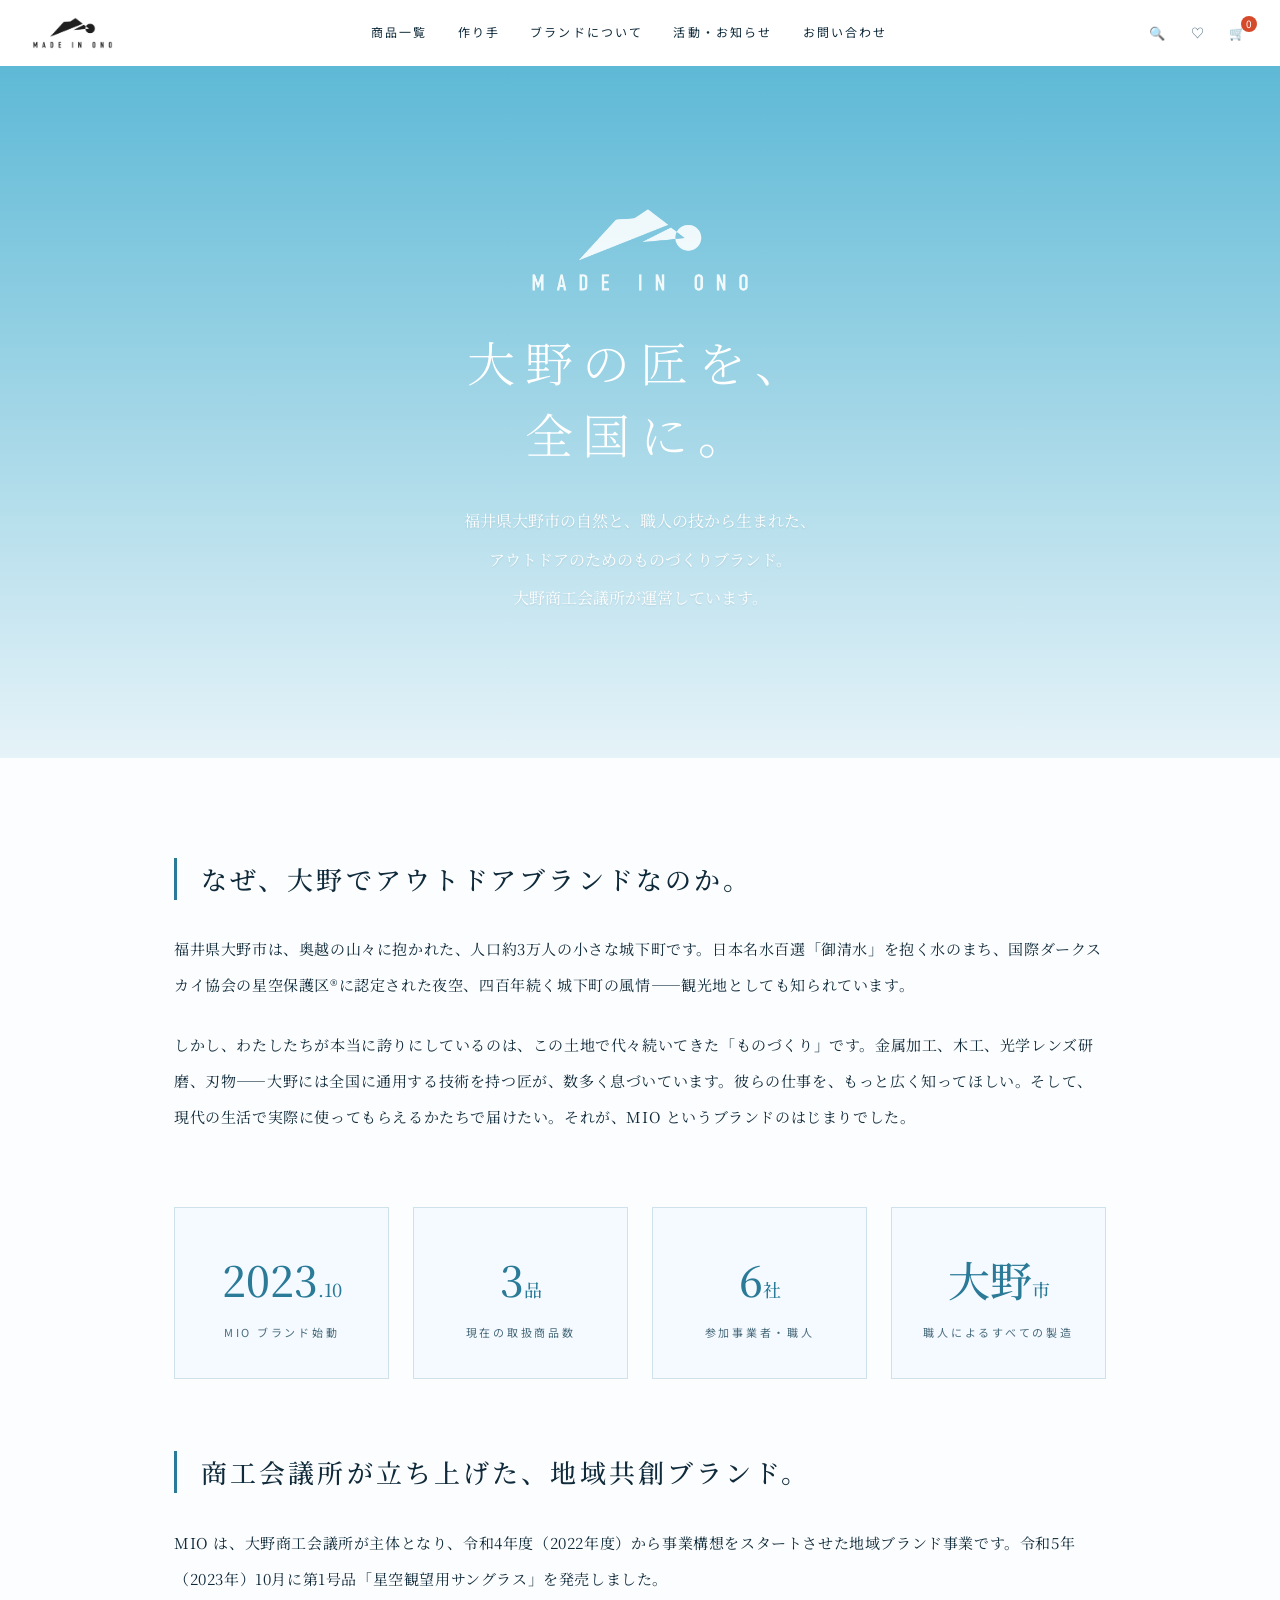
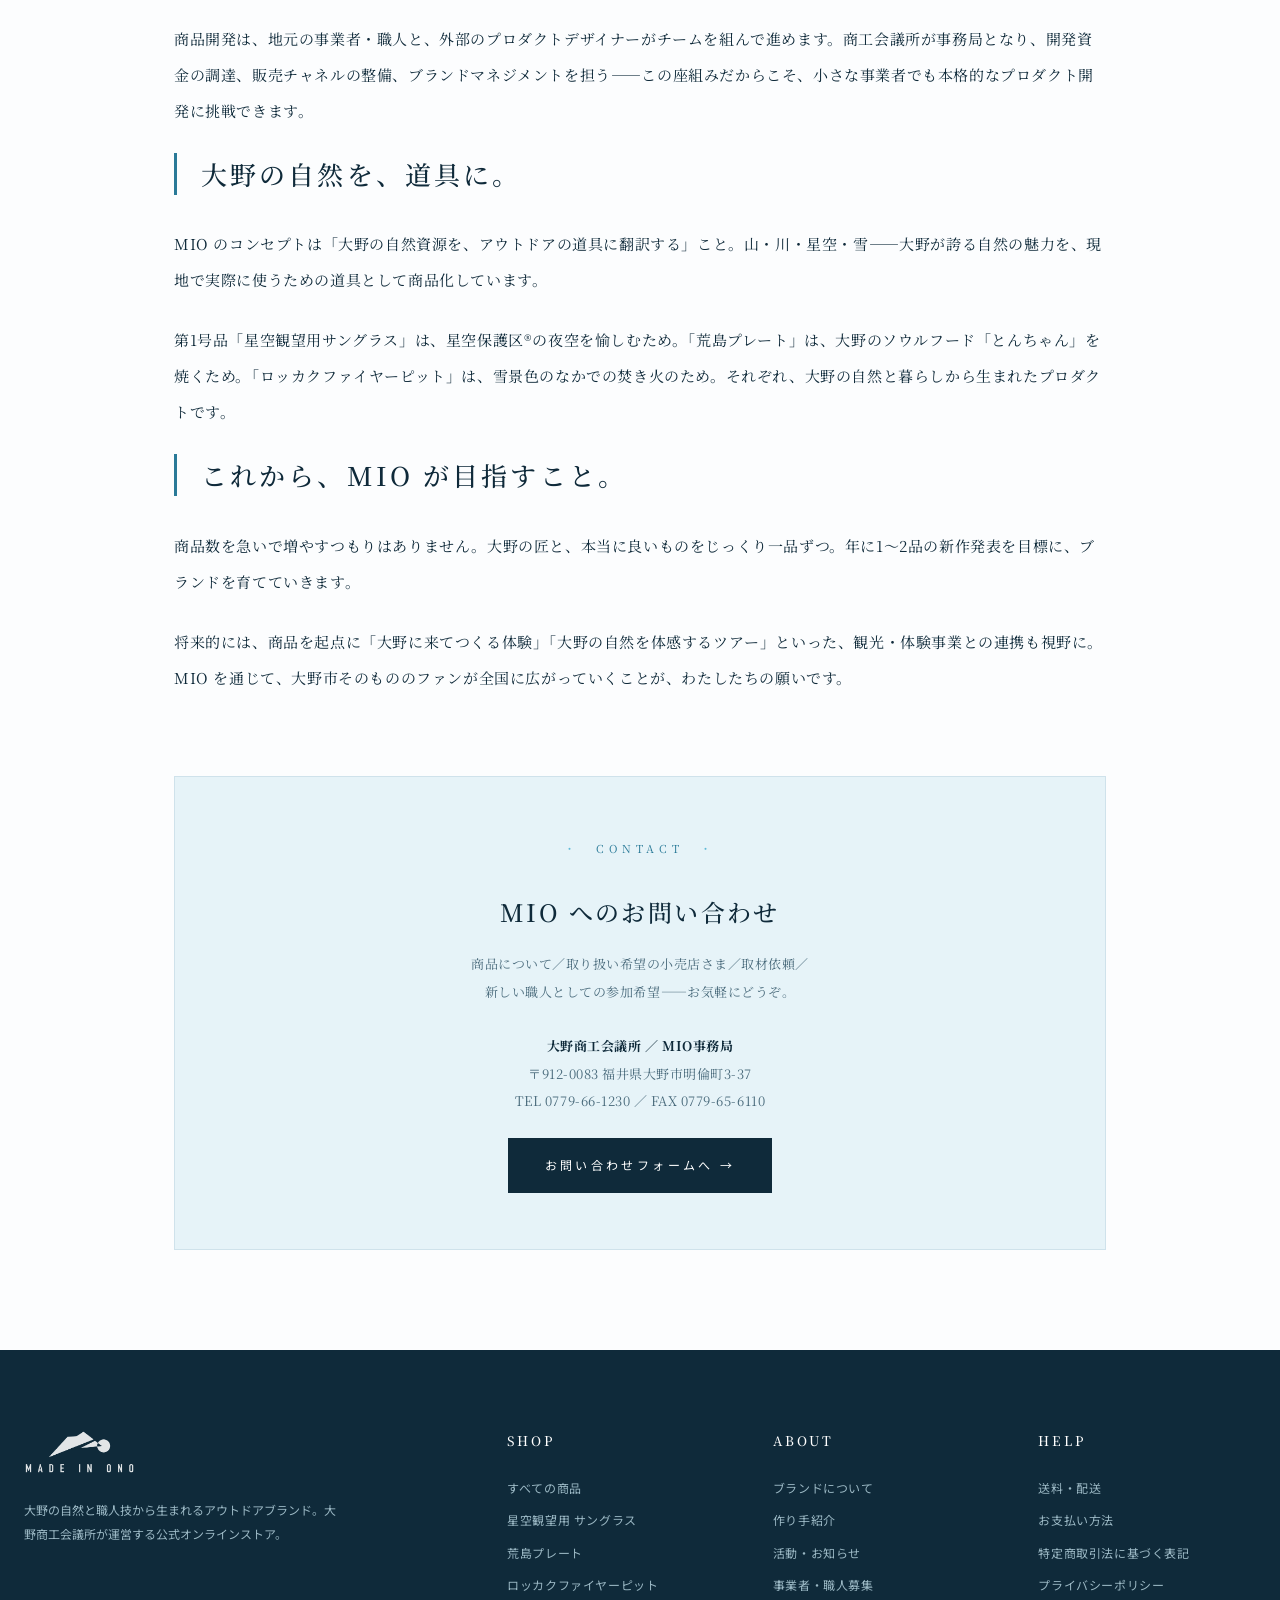
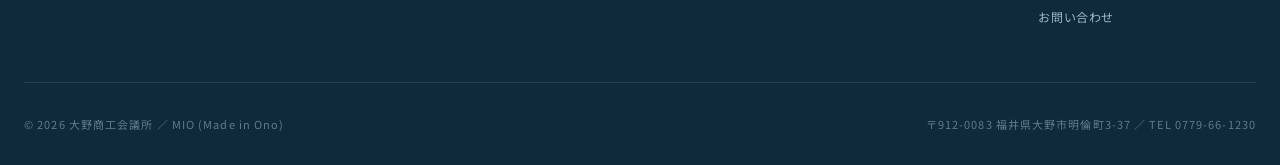
==== about.html @ af0a2781 "MIO オンラインストア initial (mio-ono.jp custom domain)" ====
<!DOCTYPE html>
<html lang="ja">
<head>
<meta charset="UTF-8">
<meta name="viewport" content="width=device-width,initial-scale=1">
<title>ブランドについて ／ MIO Made in Ono</title>
<link rel="preconnect" href="https://fonts.googleapis.com">
<link rel="preconnect" href="https://fonts.gstatic.com" crossorigin>
<link href="https://fonts.googleapis.com/css2?family=Noto+Sans+JP:wght@300;400;500;700&family=Noto+Serif+JP:wght@300;400;500;600&display=swap" rel="stylesheet">
<link rel="stylesheet" href="assets/style.css">
<script src="assets/data.js" defer></script>
<script src="assets/motion.js" defer></script>
</head>
<body>

<nav class="nav">
  <div class="nav-inner">
    <a href="index.html" class="brand">
      <img class="brand-logo" src="assets/img/logo-mio-black.png" alt="MIO ／ Made in Ono">
    </a>
    <div class="nav-links">
      <a href="products.html">商品一覧</a>
      <a href="index.html#makers">作り手</a>
      <a href="about.html">ブランドについて</a>
      <a href="index.html#activity">活動・お知らせ</a>
      <a href="index.html#contact">お問い合わせ</a>
    </div>
    <div class="nav-cta">
      <span class="icon">🔍</span>
      <span class="icon">♡</span>
      <span class="icon cart-badge">🛒</span>
    </div>
  </div>
</nav>

<section class="about-hero">
  <img class="hero-logo" src="assets/img/logo-mio-white.png" alt="MIO ／ Made in Ono" style="height:88px;width:auto;margin:0 auto 32px;display:block">

  <h1>大野の匠を、<br>全国に。</h1>
  <p>福井県大野市の自然と、職人の技から生まれた、<br>アウトドアのためのものづくりブランド。<br>大野商工会議所が運営しています。</p>
</section>

<div class="about-sec">
  <h2>なぜ、大野でアウトドアブランドなのか。</h2>
  <p>福井県大野市は、奥越の山々に抱かれた、人口約3万人の小さな城下町です。日本名水百選「御清水」を抱く水のまち、国際ダークスカイ協会の星空保護区®に認定された夜空、四百年続く城下町の風情——観光地としても知られています。</p>
  <p>しかし、わたしたちが本当に誇りにしているのは、この土地で代々続いてきた「ものづくり」です。金属加工、木工、光学レンズ研磨、刃物——大野には全国に通用する技術を持つ匠が、数多く息づいています。彼らの仕事を、もっと広く知ってほしい。そして、現代の生活で実際に使ってもらえるかたちで届けたい。それが、MIO というブランドのはじまりでした。</p>

  <div class="about-stats">
    <div class="stat"><div class="stat-num">2023<span style="font-size:18px">.10</span></div><div class="stat-label">MIO ブランド始動</div></div>
    <div class="stat"><div class="stat-num">3<span style="font-size:18px">品</span></div><div class="stat-label">現在の取扱商品数</div></div>
    <div class="stat"><div class="stat-num">6<span style="font-size:18px">社</span></div><div class="stat-label">参加事業者・職人</div></div>
    <div class="stat"><div class="stat-num">大野<span style="font-size:18px">市</span></div><div class="stat-label">職人によるすべての製造</div></div>
  </div>

  <h2>商工会議所が立ち上げた、地域共創ブランド。</h2>
  <p>MIO は、大野商工会議所が主体となり、令和4年度（2022年度）から事業構想をスタートさせた地域ブランド事業です。令和5年（2023年）10月に第1号品「星空観望用サングラス」を発売しました。</p>
  <p>商品開発は、地元の事業者・職人と、外部のプロダクトデザイナーがチームを組んで進めます。商工会議所が事務局となり、開発資金の調達、販売チャネルの整備、ブランドマネジメントを担う——この座組みだからこそ、小さな事業者でも本格的なプロダクト開発に挑戦できます。</p>

  <h2>大野の自然を、道具に。</h2>
  <p>MIO のコンセプトは「大野の自然資源を、アウトドアの道具に翻訳する」こと。山・川・星空・雪——大野が誇る自然の魅力を、現地で実際に使うための道具として商品化しています。</p>
  <p>第1号品「星空観望用サングラス」は、星空保護区®の夜空を愉しむため。「荒島プレート」は、大野のソウルフード「とんちゃん」を焼くため。「ロッカクファイヤーピット」は、雪景色のなかでの焚き火のため。それぞれ、大野の自然と暮らしから生まれたプロダクトです。</p>

  <h2>これから、MIO が目指すこと。</h2>
  <p>商品数を急いで増やすつもりはありません。大野の匠と、本当に良いものをじっくり一品ずつ。年に1〜2品の新作発表を目標に、ブランドを育てていきます。</p>
  <p>将来的には、商品を起点に「大野に来てつくる体験」「大野の自然を体感するツアー」といった、観光・体験事業との連携も視野に。MIO を通じて、大野市そのもののファンが全国に広がっていくことが、わたしたちの願いです。</p>

  <div style="margin-top:80px;text-align:center;padding:56px 32px;border:1px solid var(--line);background:var(--sky-pale)">
    <div class="section-eyebrow">CONTACT</div>
    <h3 style="font-family:var(--serif);font-size:24px;font-weight:500;margin:14px 0 18px;letter-spacing:.1em;color:var(--ink)">MIO へのお問い合わせ</h3>
    <p style="font-size:13px;color:var(--ink-sub);margin-bottom:24px;line-height:2.1">
      商品について／取り扱い希望の小売店さま／取材依頼／<br>
      新しい職人としての参加希望——お気軽にどうぞ。<br>
      <br>
      <strong style="color:var(--ink)">大野商工会議所 ／ MIO事務局</strong><br>
      〒912-0083 福井県大野市明倫町3-37<br>
      TEL 0779-66-1230 ／ FAX 0779-65-6110
    </p>
    <a href="index.html#contact" class="btn btn-dark">お問い合わせフォームへ →</a>
  </div>
</div>

<footer>
  <div class="foot-inner">
    <div class="foot-brand">
      <img class="brand-logo" src="assets/img/logo-mio-white.png" alt="MIO ／ Made in Ono">
      <p>大野の自然と職人技から生まれるアウトドアブランド。大野商工会議所が運営する公式オンラインストア。</p>
    </div>
    <div class="foot-col" data-mio-render="shop-links">
      <h4>SHOP</h4>
    </div>
    <div class="foot-col">
      <h4>ABOUT</h4>
      <a href="about.html">ブランドについて</a>
      <a href="index.html#makers">作り手紹介</a>
      <a href="index.html#activity">活動・お知らせ</a>
      <a href="#">事業者・職人募集</a>
    </div>
    <div class="foot-col">
      <h4>HELP</h4>
      <a href="shipping.html">送料・配送</a>
      <a href="shipping.html#payment">お支払い方法</a>
      <a href="tokutei.html">特定商取引法に基づく表記</a>
      <a href="privacy.html">プライバシーポリシー</a>
      <a href="index.html#contact">お問い合わせ</a>
    </div>
  </div>
  <div class="foot-bottom">
    <span>© 2026 大野商工会議所 ／ MIO (Made in Ono)</span>
    <span>〒912-0083 福井県大野市明倫町3-37 ／ TEL 0779-66-1230</span>
  </div>
</footer>

</body>
</html>
---- assets/style.css ----
/* Mio (Made in Ono) — EC Demo */
:root{
  --sky:#5eb9d6;
  --sky-deep:#2a7a98;
  --sky-pale:#e6f3f8;
  --snow:#f4faff;
  --ink:#0f2a3a;
  --ink-sub:#4a6b7c;
  --line:#cfe2eb;
  --shu:#d54a2a;
  --bg:#fcfdfe;
  --serif:'Noto Serif JP','Hiragino Mincho ProN','Yu Mincho',serif;
  --sans:'Noto Sans JP','Hiragino Sans','Yu Gothic',sans-serif;
}
*{box-sizing:border-box;margin:0;padding:0}
html,body{background:var(--bg);color:var(--ink);font-family:var(--sans);line-height:1.7;-webkit-font-smoothing:antialiased}
img{display:block;max-width:100%;height:auto}
a{color:inherit;text-decoration:none}
button{font:inherit;cursor:pointer;border:none;background:none}

/* ===== MOTION / REVEAL ===== */
@media (prefers-reduced-motion: no-preference){
  .reveal{opacity:0;transform:translateY(28px);transition:opacity .85s cubic-bezier(.22,.61,.36,1),transform .85s cubic-bezier(.22,.61,.36,1);will-change:opacity,transform}
  .reveal.is-visible{opacity:1;transform:none}
  .prod-row > .prod.reveal,.prod-row > a.reveal{transform:translateY(36px)}
  .prod-row > .prod.is-visible,.prod-row > a.is-visible{transform:none}
  .cat.reveal{transform:translateY(20px) scale(.98)}
  .cat.is-visible{transform:none}
  .hero-mountains{will-change:transform;transition:none}
}
@media (prefers-reduced-motion: reduce){
  .reveal{opacity:1;transform:none}
}

/* ===== NAV ===== */
.nav{position:sticky;top:0;z-index:50;background:rgba(255,255,255,.78);backdrop-filter:blur(10px);border-bottom:1px solid transparent;transition:background .3s ease,border-color .3s ease,box-shadow .3s ease}
.nav.is-scrolled{background:rgba(255,255,255,.96);border-bottom-color:var(--line);box-shadow:0 6px 24px -16px rgba(15,42,58,.18)}
.nav-inner{max-width:1280px;margin:0 auto;padding:16px 32px;display:flex;align-items:center;justify-content:space-between;gap:24px}
.brand{display:flex;align-items:center;gap:14px;color:var(--ink)}
.brand-logo{height:32px;width:auto;display:block}
.brand-text{display:none}
.nav-links{display:flex;gap:30px;font-size:12px;letter-spacing:.18em}
.nav-links a{padding:6px 0;border-bottom:1px solid transparent;transition:.2s}
.nav-links a:hover{border-bottom-color:var(--sky-deep);color:var(--sky-deep)}
.nav-cta{display:flex;gap:18px;align-items:center;font-size:13px}
.nav-cta .icon{width:22px;height:22px;display:inline-flex;align-items:center;justify-content:center;color:var(--ink-sub)}
.cart-badge{position:relative;color:var(--ink)}
.cart-badge::after{content:"0";position:absolute;top:-6px;right:-9px;background:var(--shu);color:#fff;font-size:10px;border-radius:99px;width:16px;height:16px;display:flex;align-items:center;justify-content:center;font-family:var(--sans)}

/* ===== HERO ===== */
.hero{position:relative;min-height:92vh;display:flex;align-items:center;justify-content:center;text-align:center;color:#fff;overflow:hidden;background:
  linear-gradient(180deg,rgba(42,122,152,.05) 0%,rgba(42,122,152,.35) 100%),
  linear-gradient(180deg,#7ec8e3 0%,#5eb9d6 40%,#3a9bc0 100%)}
.hero-mountains{position:absolute;left:0;right:0;bottom:0;height:55%;pointer-events:none}
.hero-mountains svg{width:100%;height:100%;display:block}
.hero-inner{position:relative;z-index:2;padding:0 24px;max-width:880px}
.hero-logo{height:120px;width:auto;margin:0 auto 28px;display:block}
.hero-title{display:none}
.hero-lead{font-family:var(--serif);font-size:42px;font-weight:300;letter-spacing:.16em;line-height:1.6;margin-bottom:44px;text-shadow:0 2px 24px rgba(15,42,58,.18)}
.hero-cta{display:flex;gap:16px;justify-content:center;flex-wrap:wrap}
.btn{display:inline-flex;align-items:center;gap:10px;padding:16px 36px;font-size:12px;letter-spacing:.28em;border:1px solid #fff;transition:transform .35s cubic-bezier(.22,.61,.36,1),background .3s ease,color .3s ease,box-shadow .35s ease,border-color .3s ease;background:transparent;color:#fff;font-family:var(--sans);position:relative;overflow:hidden}
.btn:hover{background:#fff;color:var(--sky-deep);transform:translateY(-2px);box-shadow:0 12px 28px -14px rgba(15,42,58,.5)}
.btn:active{transform:translateY(0);transition-duration:.1s}
.btn-fill{background:#fff;color:var(--sky-deep);border-color:#fff}
.btn-fill:hover{background:var(--ink);color:#fff;border-color:var(--ink);box-shadow:0 14px 32px -14px rgba(15,42,58,.55)}
.btn-dark{background:var(--ink);color:#fff;border-color:var(--ink)}
.btn-dark:hover{background:transparent;color:var(--ink);box-shadow:0 10px 28px -14px rgba(15,42,58,.4)}
.btn-line{display:inline-flex;align-items:center;gap:10px;padding:14px 0;font-size:12px;letter-spacing:.25em;border-bottom:1px solid currentColor;color:var(--sky-deep)}
.hero-stamp{position:absolute;top:64px;right:64px;border:1px solid rgba(255,255,255,.65);color:#fff;font-family:var(--serif);font-size:11px;letter-spacing:.3em;border-radius:50%;width:110px;height:110px;display:flex;align-items:center;justify-content:center;text-align:center;background:rgba(0,0,0,.06);backdrop-filter:blur(4px);line-height:1.6}
.hero-scroll{position:absolute;left:50%;bottom:32px;transform:translateX(-50%);color:rgba(255,255,255,.85);font-size:10px;letter-spacing:.4em;writing-mode:vertical-rl;transition:opacity .35s ease;animation:heroScrollBob 2.6s ease-in-out infinite}
.hero-scroll::after{content:"";display:block;width:1px;height:36px;background:rgba(255,255,255,.6);margin:8px auto 0}
@keyframes heroScrollBob{
  0%,100%{transform:translateX(-50%) translateY(0)}
  50%{transform:translateX(-50%) translateY(8px)}
}

/* ===== SECTION ===== */
section{padding:120px 24px}
.wrap{max-width:1280px;margin:0 auto}
.section-head{text-align:center;margin-bottom:80px}
.section-eyebrow{font-family:var(--serif);font-size:11px;letter-spacing:.44em;color:var(--sky-deep);margin-bottom:20px;display:inline-block}
.section-eyebrow::before{content:"・　";color:var(--sky)}
.section-eyebrow::after{content:"　・";color:var(--sky)}
.section-title{font-family:var(--serif);font-size:38px;font-weight:400;letter-spacing:.18em;color:var(--ink);margin-bottom:24px;line-height:1.5}
.section-lead{font-family:var(--serif);font-size:15px;color:var(--ink-sub);max-width:620px;margin:0 auto;line-height:2.2;letter-spacing:.06em}

/* ===== CONCEPT ===== */
.concept{background:var(--snow);position:relative;overflow:hidden}
.concept-grid{display:grid;grid-template-columns:1fr 1fr;gap:96px;align-items:center}
.concept-visual{position:relative;aspect-ratio:3/4;overflow:hidden;background:var(--sky-pale)}
.concept-visual img{width:100%;height:100%;object-fit:cover}
.concept-text h2{font-family:var(--serif);font-size:32px;font-weight:400;line-height:1.7;letter-spacing:.12em;margin-bottom:36px;color:var(--ink)}
.concept-text p{font-family:var(--serif);font-size:15px;color:var(--ink-sub);line-height:2.4;margin-bottom:24px;letter-spacing:.04em}
.concept-sign{margin-top:48px;display:flex;gap:24px;align-items:center;color:var(--ink-sub);font-size:11px;letter-spacing:.3em}
.concept-sign::before{content:"";width:60px;height:1px;background:var(--sky-deep)}

/* ===== PRODUCTS (3 hero cards) ===== */
/* ===== CLOUD BAND (Echizen-Ono 雲海) ===== */
.cloud-band{
  position:relative;height:560px;overflow:hidden;color:#fff;
  display:flex;align-items:center;justify-content:center;text-align:center;
}
.cloud-band-img{
  position:absolute;inset:0;background-size:cover;background-position:center 70%;
  transform:scale(1.04);transition:transform 8s ease-out;
}
.cloud-band:hover .cloud-band-img{transform:scale(1.08)}
.cloud-band-overlay{
  position:absolute;inset:0;
  background:linear-gradient(180deg,rgba(15,42,58,.15) 0%,rgba(15,42,58,.55) 100%);
}
.cloud-band-content{
  position:relative;z-index:2;padding:0 32px;max-width:780px;
}
.cloud-band-eyebrow{
  font-family:var(--serif);font-size:11px;letter-spacing:.6em;
  color:#f4ead2;margin-bottom:28px;text-transform:uppercase;
  display:inline-flex;align-items:center;gap:14px;
}
.cloud-band-eyebrow::before,.cloud-band-eyebrow::after{
  content:"";display:block;width:36px;height:1px;background:#f4ead2;opacity:.7;
}
.cloud-band-title{
  font-family:var(--serif);font-size:44px;font-weight:500;line-height:1.5;
  letter-spacing:.08em;color:#fff;margin-bottom:28px;
  text-shadow:0 2px 24px rgba(0,0,0,.4);
}
.cloud-band-lead{
  font-family:var(--serif);font-size:15px;line-height:2;letter-spacing:.1em;
  color:#f0e7d2;max-width:600px;margin:0 auto;
  text-shadow:0 1px 12px rgba(0,0,0,.5);
}
@media (max-width:720px){
  .cloud-band{height:420px}
  .cloud-band-title{font-size:30px}
  .cloud-band-lead{font-size:13px}
}

.products{background:#fff}
.prod-row{display:grid;grid-template-columns:repeat(3,1fr);gap:32px}
.prod{cursor:pointer;display:flex;flex-direction:column;background:var(--snow);transition:transform .45s cubic-bezier(.22,.61,.36,1),box-shadow .45s ease,border-color .3s ease;border:1px solid transparent;will-change:transform}
.prod:hover{border-color:var(--sky);transform:translateY(-6px);box-shadow:0 22px 50px -20px rgba(42,122,152,.35)}
.prod-img{aspect-ratio:4/3;position:relative;overflow:hidden;background:var(--sky-pale)}
.prod-img img{width:100%;height:100%;object-fit:cover;transition:transform .8s}
.prod:hover .prod-img img{transform:scale(1.05)}
.prod-tag{position:absolute;top:16px;left:16px;background:var(--ink);color:#fff;font-size:10px;letter-spacing:.25em;padding:5px 12px}
.prod-tag.shu{background:var(--shu)}
.prod-body{padding:28px 24px 32px}
.prod-cat{font-size:10px;letter-spacing:.35em;color:var(--sky-deep);margin-bottom:10px}
.prod-name{font-family:var(--serif);font-size:20px;font-weight:500;margin-bottom:6px;line-height:1.5;letter-spacing:.04em}
.prod-maker{font-size:11px;color:var(--ink-sub);margin-bottom:16px;letter-spacing:.1em}
.prod-desc{font-size:12px;color:var(--ink-sub);line-height:1.9;margin-bottom:20px;min-height:64px}
.prod-bottom{display:flex;justify-content:space-between;align-items:baseline;border-top:1px solid var(--line);padding-top:18px;font-family:var(--serif)}
.prod-price strong{font-size:22px;font-weight:500;color:var(--ink)}
.prod-price span{font-size:10px;color:var(--ink-sub);margin-left:4px;letter-spacing:.1em}
.prod-arrow{font-size:18px;color:var(--sky-deep);transition:.2s}
.prod:hover .prod-arrow{transform:translateX(6px)}

/* ===== STORY (3 pillars) ===== */
.story{background:linear-gradient(180deg,var(--ink) 0%,#0a1e2c 100%);color:#cfe2eb;padding:140px 24px;position:relative;overflow:hidden}
.story::before{content:"";position:absolute;inset:0;background:radial-gradient(ellipse at 20% 0%,rgba(94,185,214,.18),transparent 55%)}
.story .section-title{color:#fff}
.story .section-eyebrow{color:var(--sky)}
.story .section-lead{color:#9bb8c4}
.story-grid{display:grid;grid-template-columns:repeat(3,1fr);gap:40px;position:relative;z-index:1}
.story-card{padding:52px 36px;border:1px solid rgba(255,255,255,.12);background:rgba(255,255,255,.02);text-align:center;transition:background .35s ease,border-color .35s ease,transform .45s cubic-bezier(.22,.61,.36,1)}
.story-card:hover{background:rgba(94,185,214,.08);border-color:rgba(94,185,214,.3);transform:translateY(-6px)}
.story-icon{width:48px;height:48px;margin:0 auto 24px;color:var(--sky)}
.story-num{font-family:var(--serif);font-size:12px;color:var(--sky);letter-spacing:.4em;margin-bottom:18px}
.story-card h3{font-family:var(--serif);font-size:22px;font-weight:500;margin-bottom:20px;letter-spacing:.1em;color:#fff}
.story-card p{font-size:13px;line-height:2.1;color:#9bb8c4;text-align:left}

/* ===== MAKERS ===== */
.makers .section-head{margin-bottom:64px}
.maker-row{display:grid;grid-template-columns:repeat(3,1fr);gap:18px}
.maker{aspect-ratio:4/5;border:1px solid var(--line);background:#fff;display:flex;flex-direction:column;justify-content:flex-end;padding:24px;text-align:left;transition:transform .45s cubic-bezier(.22,.61,.36,1),box-shadow .45s ease,border-color .35s ease;cursor:pointer;color:#fff;position:relative;overflow:hidden;text-decoration:none}
.maker:hover{transform:translateY(-6px);box-shadow:0 24px 50px -18px rgba(15,42,58,.4);border-color:var(--sky-deep)}
.maker-bg{position:absolute;inset:0;background-size:cover;background-position:center;transition:transform 1.2s cubic-bezier(.22,.61,.36,1);will-change:transform}
.maker:hover .maker-bg{transform:scale(1.08)}
.maker-overlay{position:absolute;inset:0;background:linear-gradient(180deg,rgba(15,42,58,.15) 0%,rgba(15,42,58,.45) 55%,rgba(15,42,58,.85) 100%);transition:background .4s ease}
.maker:hover .maker-overlay{background:linear-gradient(180deg,rgba(15,42,58,.25) 0%,rgba(15,42,58,.6) 55%,rgba(15,42,58,.92) 100%)}
.maker-content{position:relative;z-index:2;color:#fff}
.maker-role{font-family:var(--sans);font-size:10px;letter-spacing:.22em;color:rgba(255,255,255,.85);margin-bottom:10px;text-transform:uppercase}
.maker-name{font-family:var(--serif);font-size:17px;font-weight:500;letter-spacing:.06em;line-height:1.4;margin-bottom:12px;color:#fff}
.maker-link{display:flex;align-items:center;gap:8px;font-size:10px;letter-spacing:.28em;color:rgba(255,255,255,.85);padding-top:12px;border-top:1px solid rgba(255,255,255,.25);transition:color .25s ease}
.maker-link span{transition:transform .35s cubic-bezier(.22,.61,.36,1)}
.maker:hover .maker-link{color:#fff}
.maker:hover .maker-link span{transform:translateX(6px)}

/* Text-only maker (no image, plain bg) */
.maker.maker-text{background:linear-gradient(135deg,#1e4e64 0%,#0f2a3a 100%);border-color:rgba(94,185,214,.2)}
.maker.maker-text:hover{border-color:var(--sky);box-shadow:0 24px 50px -18px rgba(42,122,152,.55)}

/* Recruit maker card */
/* ===== makers-recruit (full-width CTA below maker grid) ===== */
.makers-recruit{
  display:block;margin-top:24px;padding:28px 32px;text-align:center;
  background:linear-gradient(135deg,#5eb9d6 0%,#2a7a98 100%);
  color:#fff;border:1px dashed rgba(255,255,255,.4);
  transition:background .35s ease,border-style .25s ease;
}
.makers-recruit:hover{border-style:solid;background:linear-gradient(135deg,#2a7a98 0%,#1c5a73 100%)}
.makers-recruit-eyebrow{font-family:var(--serif-en,var(--serif));font-size:11px;letter-spacing:.45em;color:var(--gold);margin-bottom:10px}
.makers-recruit-title{font-family:var(--serif);font-size:22px;font-weight:500;letter-spacing:.06em;margin-bottom:8px}
.makers-recruit-sub{font-size:12px;letter-spacing:.08em;color:rgba(255,255,255,.85)}
.makers-recruit-sub span{color:var(--gold);margin-left:6px;transition:transform .25s ease;display:inline-block}
.makers-recruit:hover .makers-recruit-sub span{transform:translateX(6px)}

.maker.maker-cta{background:linear-gradient(135deg,#5eb9d6 0%,#2a7a98 100%);border-style:dashed;border-color:rgba(255,255,255,.4);color:#fff}
.maker.maker-cta .maker-overlay{display:none}
.maker.maker-cta:hover{border-style:solid;background:linear-gradient(135deg,#2a7a98 0%,#1c5a73 100%);box-shadow:0 24px 50px -18px rgba(42,122,152,.55)}
.maker.maker-cta .maker-role{color:var(--gold)!important}
.maker.maker-cta .maker-name{font-size:18px}
.maker.maker-cta .maker-link{border-top-color:rgba(255,255,255,.35)}

/* ===== ACTIVITY (event/festival photo strip) ===== */
.activity{background:var(--sky-pale);padding:120px 0 0}
.activity .wrap{padding:0 24px;margin-bottom:80px}
.activity .section-head{margin-bottom:64px}
.activity-strip{display:grid;grid-template-columns:repeat(2,1fr);gap:0}
.activity-strip > div{aspect-ratio:3/2;overflow:hidden}
.activity-strip img{width:100%;height:100%;object-fit:cover;transition:transform 1s}
.activity-strip > div:hover img{transform:scale(1.04)}

/* ===== NEWSLETTER ===== */
.news{background:#fff;padding:110px 24px}
.news-box{max-width:720px;margin:0 auto;text-align:center;padding:64px 48px;background:var(--sky-pale);border:1px solid var(--line);border-radius:2px}
.news-box h2{font-family:var(--serif);font-size:28px;font-weight:500;margin-bottom:14px;letter-spacing:.1em;color:var(--ink)}
.news-box p{font-size:13px;color:var(--ink-sub);margin-bottom:32px;line-height:1.9}
.news-form{display:flex;gap:0;border:1px solid var(--ink);background:#fff}
.news-form input{flex:1;border:none;padding:16px 20px;font-family:var(--sans);font-size:14px;background:transparent;outline:none}
.news-form button{background:var(--ink);color:#fff;padding:0 28px;font-size:12px;letter-spacing:.25em}

/* ===== FOOTER ===== */
footer{background:var(--ink);color:#9bb8c4;padding:80px 24px 32px}
.foot-inner{max-width:1280px;margin:0 auto;display:grid;grid-template-columns:2fr 1fr 1fr 1fr;gap:48px;padding-bottom:48px;border-bottom:1px solid rgba(255,255,255,.1)}
.foot-brand .brand-logo{height:44px;width:auto;display:block;margin-bottom:18px;filter:brightness(0) invert(1)}
.foot-brand p{margin-top:24px;font-size:12px;line-height:2;max-width:320px}
.foot-col h4{font-family:var(--serif);font-size:13px;font-weight:500;color:#fff;margin-bottom:20px;letter-spacing:.22em}
.foot-col a{display:block;font-size:12px;padding:6px 0;color:#9bb8c4;transition:.2s;letter-spacing:.05em}
.foot-col a:hover{color:var(--sky)}
.foot-bottom{max-width:1280px;margin:32px auto 0;display:flex;justify-content:space-between;font-size:11px;color:#5e7c8a;letter-spacing:.1em}

/* ===== Sub-pages ===== */
.page-head{padding:130px 24px 70px;text-align:center;border-bottom:1px solid var(--line);background:linear-gradient(180deg,var(--sky-pale) 0%,#fff 100%)}
.page-head .crumb{font-size:11px;letter-spacing:.3em;color:var(--sky-deep);margin-bottom:18px}
.page-head h1{font-family:var(--serif);font-size:44px;font-weight:400;letter-spacing:.18em;margin-bottom:18px;color:var(--ink)}
.page-head .lead{font-family:var(--serif);font-size:14px;color:var(--ink-sub);max-width:640px;margin:0 auto;line-height:2.2}
.list-wrap{max-width:1280px;margin:0 auto;padding:80px 24px}
.list-toolbar{display:flex;justify-content:space-between;align-items:center;margin-bottom:56px;flex-wrap:wrap;gap:16px}
.list-count{font-size:13px;color:var(--ink-sub);letter-spacing:.1em}
.list-filters{display:flex;gap:12px;font-size:11px;letter-spacing:.22em}
.list-filters .chip{padding:9px 18px;border:1px solid var(--line);cursor:pointer;transition:.2s;background:#fff}
.list-filters .chip:hover,.list-filters .chip.on{background:var(--sky-deep);color:#fff;border-color:var(--sky-deep)}

/* product detail */
.pdp{max-width:1280px;margin:0 auto;padding:64px 24px;display:grid;grid-template-columns:1.1fr 1fr;gap:80px}
.pdp-gallery{display:flex;flex-direction:column;gap:12px}
.pdp-main{aspect-ratio:1/1;background:var(--sky-pale);border:1px solid var(--line);position:relative;overflow:hidden;cursor:zoom-in}
.pdp-main img{width:100%;height:100%;object-fit:cover;transition:transform .35s ease}
.pdp-main:hover img{transform:scale(1.02)}
.pdp-main .badge{position:absolute;top:24px;left:24px;background:var(--shu);color:#fff;font-size:11px;letter-spacing:.3em;padding:6px 14px;z-index:2}
.pdp-zoom-btn{
  position:absolute;bottom:14px;right:14px;width:36px;height:36px;
  background:rgba(15,42,58,.7);color:#fff;border:none;border-radius:4px;
  font-size:16px;cursor:pointer;display:flex;align-items:center;justify-content:center;
  z-index:3;transition:background .2s ease,transform .2s ease;
}
.pdp-zoom-btn:hover{background:rgba(15,42,58,.95);transform:scale(1.08)}
.pdp-thumbs{display:grid;grid-template-columns:repeat(4,1fr);gap:12px}
.pdp-thumb{aspect-ratio:1/1;border:2px solid var(--line);cursor:pointer;background:var(--sky-pale);overflow:hidden;transition:border-color .25s ease,transform .25s ease}
.pdp-thumb img{width:100%;height:100%;object-fit:cover;opacity:.78;transition:opacity .2s ease}
.pdp-thumb:hover{border-color:var(--sky-deep);transform:translateY(-2px)}
.pdp-thumb:hover img{opacity:1}
.pdp-thumb.active{border-color:var(--ink);box-shadow:0 4px 14px -6px rgba(15,42,58,.4)}
.pdp-thumb.active img{opacity:1}

/* Lightbox */
.pdp-lightbox{
  position:fixed;inset:0;background:rgba(10,20,30,.94);
  z-index:9999;display:flex;align-items:center;justify-content:center;
  padding:48px;animation:pdpLbIn .25s ease;
}
@keyframes pdpLbIn{from{opacity:0}to{opacity:1}}
.pdp-lightbox img{max-width:100%;max-height:90vh;object-fit:contain;box-shadow:0 24px 80px rgba(0,0,0,.6);cursor:zoom-out}
.pdp-lightbox-close{
  position:absolute;top:24px;right:32px;width:44px;height:44px;
  background:rgba(255,255,255,.1);color:#fff;border:1px solid rgba(255,255,255,.3);
  font-size:24px;cursor:pointer;border-radius:50%;
  display:flex;align-items:center;justify-content:center;transition:background .2s
}
.pdp-lightbox-close:hover{background:rgba(255,255,255,.2)}
.pdp-lightbox-hint{
  position:absolute;bottom:24px;left:0;right:0;text-align:center;
  color:rgba(255,255,255,.6);font-size:11px;letter-spacing:.3em;font-family:var(--serif)
}
.pdp-info{padding-top:8px}
.pdp-cat{font-size:11px;letter-spacing:.35em;color:var(--sky-deep);margin-bottom:14px}
.pdp-info h1{font-family:var(--serif);font-size:32px;font-weight:500;letter-spacing:.08em;line-height:1.5;margin-bottom:8px}
.pdp-maker{font-size:13px;color:var(--ink-sub);margin-bottom:32px;letter-spacing:.1em}
.pdp-price{display:flex;align-items:baseline;gap:12px;padding:24px 0;border-top:1px solid var(--line);border-bottom:1px solid var(--line);margin-bottom:24px;font-family:var(--serif)}
.pdp-buynow{background:var(--snow);border:1px solid var(--line);padding:20px;margin-bottom:32px;display:grid;grid-template-columns:auto 1fr;grid-template-rows:auto auto;gap:12px 16px;align-items:center}
.pdp-buynow .pdp-qty{margin-bottom:0;grid-row:1}
.pdp-buynow .pdp-actions{margin:0;grid-column:2;grid-row:1}
.pdp-meta-inline{grid-column:1/-1;grid-row:2;display:flex;justify-content:space-between;gap:12px;font-size:11px;color:var(--ink-sub);letter-spacing:.08em;padding-top:12px;border-top:1px dashed var(--line)}
.pdp-meta-inline span{flex:1}
.pdp-meta-inline span:last-child{text-align:right}
.pdp-price strong{font-size:32px;font-weight:500}
.pdp-price .unit{font-size:12px;color:var(--ink-sub)}
.pdp-price .tax{font-size:11px;color:var(--ink-sub);margin-left:auto;letter-spacing:.1em}
.pdp-desc{font-family:var(--serif);font-size:14px;line-height:2.2;color:var(--ink);margin-bottom:32px;letter-spacing:.04em}
.pdp-spec{margin-bottom:32px;border-top:1px solid var(--line)}
.pdp-spec dl{display:grid;grid-template-columns:140px 1fr;border-bottom:1px solid var(--line)}
.pdp-spec dt{padding:14px 0;font-size:12px;letter-spacing:.18em;color:var(--ink-sub)}
.pdp-spec dd{padding:14px 0;font-size:13px}
.pdp-qty{display:flex;align-items:center;gap:0;margin-bottom:20px;border:1px solid var(--line);width:fit-content;background:#fff}
.pdp-qty button{width:44px;height:44px;font-size:18px}
.pdp-qty span{width:48px;text-align:center;font-family:var(--serif);font-size:16px}
.pdp-actions{display:flex;gap:12px}
.pdp-actions .btn-cart{flex:1;justify-content:center;padding:18px;background:var(--ink);color:#fff;border-color:var(--ink);font-size:12px;letter-spacing:.28em;display:inline-flex;align-items:center;gap:10px;border:1px solid var(--ink);cursor:pointer}
.pdp-actions .btn-cart:hover{background:var(--sky-deep);border-color:var(--sky-deep)}
.pdp-actions .btn-cart-disabled,.pdp-actions .btn-cart-disabled:hover{
  background:#cfd9e1;border-color:#cfd9e1;color:#4a6b7c;cursor:not-allowed;
  letter-spacing:.18em;font-weight:500
}
.pdp-sticky-cta-disabled,.pdp-sticky-cta-disabled:active{
  background:#cfd9e1!important;color:#4a6b7c!important;cursor:not-allowed;
  border:none;padding:13px 18px;font-size:12px;letter-spacing:.18em;font-family:var(--sans)
}
.pdp-actions .btn-fav{width:60px;height:60px;border:1px solid var(--ink);display:flex;align-items:center;justify-content:center;font-size:18px}
.pdp-note{margin-top:24px;font-size:12px;color:var(--ink-sub);line-height:1.9;padding:18px;background:var(--sky-pale);border-left:3px solid var(--sky-deep)}

/* ===== PDP variant selector (color swatches) ===== */
.pdp-variants{margin-bottom:20px}
.pdp-variants-label{font-size:11px;letter-spacing:.28em;color:var(--ink-sub);margin-bottom:12px;display:flex;align-items:baseline;gap:12px}
.pdp-variants-selected{font-family:var(--serif);font-size:14px;letter-spacing:.08em;color:var(--ink)}
.pdp-variants-row{display:grid;grid-template-columns:1fr 1fr;gap:10px}
.pdp-variant{display:flex;align-items:center;gap:12px;padding:14px;background:#fff;border:1px solid var(--line);cursor:pointer;text-align:left;transition:border-color .15s ease,box-shadow .15s ease}
.pdp-variant:hover{border-color:var(--ink-sub)}
.pdp-variant.active{border-color:var(--ink);box-shadow:inset 0 0 0 1px var(--ink)}
.pdp-variant-swatch{width:32px;height:32px;border-radius:50%;flex-shrink:0;border:1px solid rgba(0,0,0,.08);box-shadow:inset 0 -2px 4px rgba(0,0,0,.12)}
.pdp-variant-text{display:flex;flex-direction:column;gap:2px;min-width:0}
.pdp-variant-name{font-family:var(--serif);font-size:14px;letter-spacing:.06em;color:var(--ink)}
.pdp-variant-sub{font-size:10px;color:var(--ink-sub);letter-spacing:.04em;line-height:1.5}
@media(max-width:720px){
  .pdp-variants-row{grid-template-columns:1fr}
  .pdp-variant-sub{font-size:11px}
}

/* ===== Mobile sticky buy bar ===== */
.pdp-sticky{display:none}
@media (max-width: 980px){
  .pdp-sticky{display:block;position:fixed;left:0;right:0;bottom:0;z-index:60;background:rgba(255,255,255,.97);backdrop-filter:blur(10px);border-top:1px solid var(--line);box-shadow:0 -12px 30px -16px rgba(15,42,58,.18);padding:10px 14px 14px;transform:translateY(110%);transition:transform .35s cubic-bezier(.22,.61,.36,1);padding-bottom:max(14px,env(safe-area-inset-bottom))}
  .pdp-sticky.is-visible{transform:translateY(0)}
  .pdp-sticky-inner{display:grid;grid-template-columns:1fr auto;gap:12px;align-items:center;max-width:600px;margin:0 auto}
  .pdp-sticky-info{min-width:0}
  .pdp-sticky-name{font-family:var(--serif);font-size:12px;color:var(--ink);letter-spacing:.04em;line-height:1.4;white-space:nowrap;overflow:hidden;text-overflow:ellipsis;margin-bottom:2px}
  .pdp-sticky-price{font-family:var(--serif);display:flex;align-items:baseline;gap:4px}
  .pdp-sticky-price strong{font-size:18px;font-weight:500;color:var(--ink)}
  .pdp-sticky-price span{font-size:10px;color:var(--ink-sub);letter-spacing:.1em}
  .pdp-sticky-cta{display:inline-flex;align-items:center;gap:6px;background:var(--ink);color:#fff;font-size:12px;letter-spacing:.18em;padding:13px 18px;font-family:var(--sans);text-decoration:none;border-radius:2px;white-space:nowrap;transition:background .25s ease}
  .pdp-sticky-cta:active{background:var(--sky-deep)}
  /* Ensure footer content not hidden behind sticky bar */
  body:has(.pdp-sticky){padding-bottom:80px}
  footer{padding-bottom:96px!important}
}

/* about page */
.about-hero{padding:140px 24px;text-align:center;background:linear-gradient(180deg,var(--sky) 0%,var(--sky-pale) 100%);color:#fff;position:relative}
.about-hero .hero-logo{height:88px;width:auto;margin:0 auto 32px;display:block}
.about-hero h1{font-family:var(--serif);font-size:48px;font-weight:300;letter-spacing:.2em;margin-bottom:32px;line-height:1.5}
.about-hero p{font-family:var(--serif);font-size:16px;color:#fff;max-width:680px;margin:0 auto;line-height:2.4;text-shadow:0 1px 2px rgba(15,42,58,.1)}
.about-sec{max-width:980px;margin:0 auto;padding:100px 24px}
.about-sec h2{font-family:var(--serif);font-size:26px;font-weight:500;letter-spacing:.12em;margin-bottom:32px;padding-left:24px;border-left:3px solid var(--sky-deep);line-height:1.6}
.about-sec p{font-family:var(--serif);font-size:15px;line-height:2.4;color:var(--ink);margin-bottom:24px;letter-spacing:.04em}
.about-stats{display:grid;grid-template-columns:repeat(4,1fr);gap:24px;margin:72px 0}
.stat{text-align:center;border:1px solid var(--line);padding:36px 16px;background:var(--snow)}
.stat-num{font-family:var(--serif);font-size:42px;color:var(--sky-deep);margin-bottom:8px;font-weight:500}
.stat-label{font-size:11px;letter-spacing:.25em;color:var(--ink-sub)}

/* ===== Responsive ===== */
@media (max-width: 980px){
  .nav-inner{padding:12px 16px;gap:8px}
  .nav-links{display:none}
  .brand-logo{height:26px;width:auto}
  .hero{min-height:92vh;padding-bottom:80px}
  .hero-inner{padding-bottom:0}
  .hero-logo{height:88px;width:auto;margin-bottom:24px}
  .hero-lead{font-size:24px;letter-spacing:.1em;margin-bottom:32px}
  .hero-stamp{width:78px;height:78px;top:20px;right:20px;font-size:9px;letter-spacing:.2em}
  .hero-cta{flex-direction:column;align-items:stretch;max-width:280px;margin:0 auto}
  .hero-scroll{bottom:18px;font-size:9px;letter-spacing:.35em}
  .hero-scroll::after{height:24px;margin-top:6px}
  .btn{padding:14px 22px;font-size:11px;justify-content:center}
  section{padding:72px 20px}
  .section-title{font-size:24px;letter-spacing:.12em}
  .section-lead{font-size:13px;line-height:2}
  .concept-grid{grid-template-columns:1fr;gap:40px}
  .concept-text h2{font-size:22px}
  .prod-row{grid-template-columns:1fr;gap:24px}
  .story-grid{grid-template-columns:1fr;gap:20px}
  .story{padding:80px 20px}
  .maker-row{grid-template-columns:repeat(2,1fr);gap:14px}
  .maker{padding:18px}
  .maker-name{font-size:14px}
  .maker-role{font-size:9px;letter-spacing:.18em}
  .maker-link{font-size:9px;letter-spacing:.22em}
  .activity-strip{grid-template-columns:1fr}
  .news-box{padding:48px 24px}
  .news-form{flex-direction:column;border:none}
  .news-form input{border:1px solid var(--ink);margin-bottom:8px;background:#fff}
  .news-form button{padding:14px;border:1px solid var(--ink)}
  .foot-inner{grid-template-columns:1fr 1fr;gap:32px}
  .foot-bottom{flex-direction:column;gap:8px;text-align:center}
  .page-head{padding:80px 20px 50px}
  .page-head h1{font-size:30px;letter-spacing:.14em}
  .pdp{grid-template-columns:1fr;gap:40px;padding:48px 20px}
  .pdp-info h1{font-size:24px}
  .pdp-price strong{font-size:26px}
  .pdp-buynow{display:flex;flex-direction:column;padding:16px;gap:12px}
  .pdp-buynow .pdp-qty{margin:0;align-self:flex-start}
  .pdp-buynow .pdp-actions{margin:0;display:flex;gap:8px;align-items:stretch}
  .pdp-buynow .pdp-actions .btn-cart{flex:1;justify-content:center;padding:16px;font-size:12px;letter-spacing:.22em;background:var(--ink);color:#fff;border-color:var(--ink);text-align:center;white-space:nowrap}
  .pdp-buynow .pdp-actions .btn-fav{width:54px;height:54px;flex-shrink:0}
  .pdp-meta-inline{flex-direction:column;gap:6px;padding-top:10px}
  .pdp-meta-inline span:last-child{text-align:left}
  .about-hero{padding:90px 24px}
  .about-hero h1{font-size:30px;letter-spacing:.12em}
  .about-hero p{font-size:14px}
  .about-stats{grid-template-columns:repeat(2,1fr);gap:14px}
  .about-sec h2{font-size:20px}
}
@media (max-width: 720px){
  /* Footer: 2x2 grid clearer + fonts bumped */
  .foot-inner{grid-template-columns:1fr 1fr;gap:28px 20px;padding:48px 18px 36px}
  .foot-brand{grid-column:1 / -1;padding-bottom:24px;border-bottom:1px solid rgba(255,255,255,.1);margin-bottom:8px}
  .foot-brand .brand-logo{height:38px}
  .foot-brand p{font-size:13px;line-height:1.95;max-width:none}
  .foot-col h4{font-size:12px;letter-spacing:.18em;margin-bottom:14px}
  .foot-col a{font-size:13px;padding:6px 0;letter-spacing:.04em}
  .foot-bottom{padding:0 18px;flex-direction:column;gap:8px;text-align:center;font-size:10.5px;line-height:1.7;margin-top:24px}

  /* PDP price/action spacing */
  .pdp-price strong{font-size:28px;letter-spacing:.04em}
  .pdp-buynow{padding:14px;gap:14px}
  .pdp-buynow .pdp-qty button{width:36px;height:36px;font-size:18px}
  .pdp-buynow .pdp-qty span{font-size:15px;min-width:32px}
  .pdp-buynow .pdp-actions .btn-cart{padding:18px 12px;font-size:13px;letter-spacing:.14em}
  .pdp-buynow .pdp-actions .btn-fav{width:56px;height:56px;font-size:18px}
  .pdp-meta-inline{font-size:11.5px;letter-spacing:.04em}

  /* Listing toolbar: stack vertically */
  .list-toolbar{flex-direction:column;align-items:flex-start;gap:14px;margin-bottom:36px}
  .list-toolbar > *{width:100%}
  .list-count{font-size:12px}
  .list-filters{flex-wrap:wrap;gap:8px;font-size:11px}
  .list-filters .chip{padding:9px 14px;flex:0 0 auto}
  .list-toolbar select{width:100%;padding:12px 14px !important;font-size:13px !important}

  /* Hero: tighter on small screens */
  .hero{min-height:88vh;padding-top:60px}
  .hero-logo{height:72px;margin-bottom:20px}
  .hero-lead{font-size:22px;letter-spacing:.12em;line-height:1.7}
  .hero-cta{max-width:none;padding:0 18px}
  .hero-cta .btn{padding:16px 22px;font-size:12px;letter-spacing:.18em}

  /* Cloud band */
  .cloud-band{height:auto;padding:80px 22px}
  .cloud-band-title{font-size:24px;letter-spacing:.06em;line-height:1.55;margin-bottom:20px}
  .cloud-band-lead{font-size:13px;line-height:1.95;letter-spacing:.06em}
  .cloud-band-eyebrow{font-size:9.5px;letter-spacing:.4em;margin-bottom:20px}
  .cloud-band-eyebrow::before,.cloud-band-eyebrow::after{width:24px}

  /* Concept */
  .concept-visual img{max-width:280px;width:80%;margin:0 auto;display:block}
  .concept-text h2{font-size:21px;line-height:1.6;letter-spacing:.05em}
  .concept-text p{font-size:13px;line-height:2;letter-spacing:.04em}

  /* Section heads/leads inner spacing */
  .section-head{padding:0 6px}

  /* Products section padding */
  .products{padding:60px 18px}

  /* Story section */
  .story{padding:64px 18px}
  .story-card{padding:36px 24px}
  .story-card h3{font-size:18px;letter-spacing:.05em;line-height:1.6}
  .story-card p{font-size:13px;line-height:1.95}

  /* Activity strip */
  .activity-strip{padding:0 18px;gap:14px}
  .activity-strip img{aspect-ratio:5/3;object-fit:cover;width:100%}

  /* Newsletter */
  .news{padding:48px 18px}
  .news-box{padding:42px 22px}

  /* About */
  .about-hero h1{font-size:26px;letter-spacing:.08em}
  .about-hero p{font-size:13.5px;line-height:2;letter-spacing:.04em}
  .about-sec{padding:48px 18px}
  .about-sec h2{font-size:18.5px;line-height:1.6;letter-spacing:.05em;margin-top:32px}
  .about-sec p{font-size:13.5px;line-height:2.1;letter-spacing:.04em}
  .about-stats{grid-template-columns:1fr 1fr;gap:10px}
  .stat{padding:18px 12px}
  .stat-num{font-size:30px}
  .stat-label{font-size:11px;letter-spacing:.08em}

  /* Product cards on listing/index */
  .prod-row{grid-template-columns:1fr;gap:22px;padding:0 4px}
  .prod-body{padding:22px 22px 26px}
  .prod-name{font-size:18px;line-height:1.55;margin-bottom:8px}
  .prod-cat{font-size:10.5px;letter-spacing:.22em;margin-bottom:8px}
  .prod-maker{font-size:11.5px;letter-spacing:.06em}
  .prod-desc{font-size:12.5px;line-height:1.95;min-height:auto}
  .prod-price strong{font-size:21px}

  /* Maker grid: prefer 2-col on small tablet, drop to 1 below */
  .maker-row{grid-template-columns:1fr;gap:12px}
  .maker{aspect-ratio:auto;min-height:130px;padding:22px}
  .maker-name{font-size:15.5px;letter-spacing:.04em}
  .maker-role{font-size:10.5px;letter-spacing:.16em}
  .maker-link{font-size:10.5px;letter-spacing:.18em}

  /* Recruit banner */
  .makers-recruit{padding:22px 20px;margin-top:18px}
  .makers-recruit-title{font-size:18px;letter-spacing:.04em}
  .makers-recruit-sub{font-size:11.5px;line-height:1.75}

  /* PDP gallery thumbs */
  .pdp-thumbs{grid-template-columns:repeat(3,1fr);gap:8px}
  .pdp-zoom-btn{width:32px;height:32px;font-size:14px}

  /* Sticky bar bottom */
  .pdp-sticky-inner{padding:10px 14px}
  .pdp-sticky-cta{padding:12px 18px;font-size:11.5px}
}

@media (max-width: 480px){
  .hero-lead{font-size:20px}
  .hero-logo{height:64px}
  .cloud-band-title{font-size:21px}
}
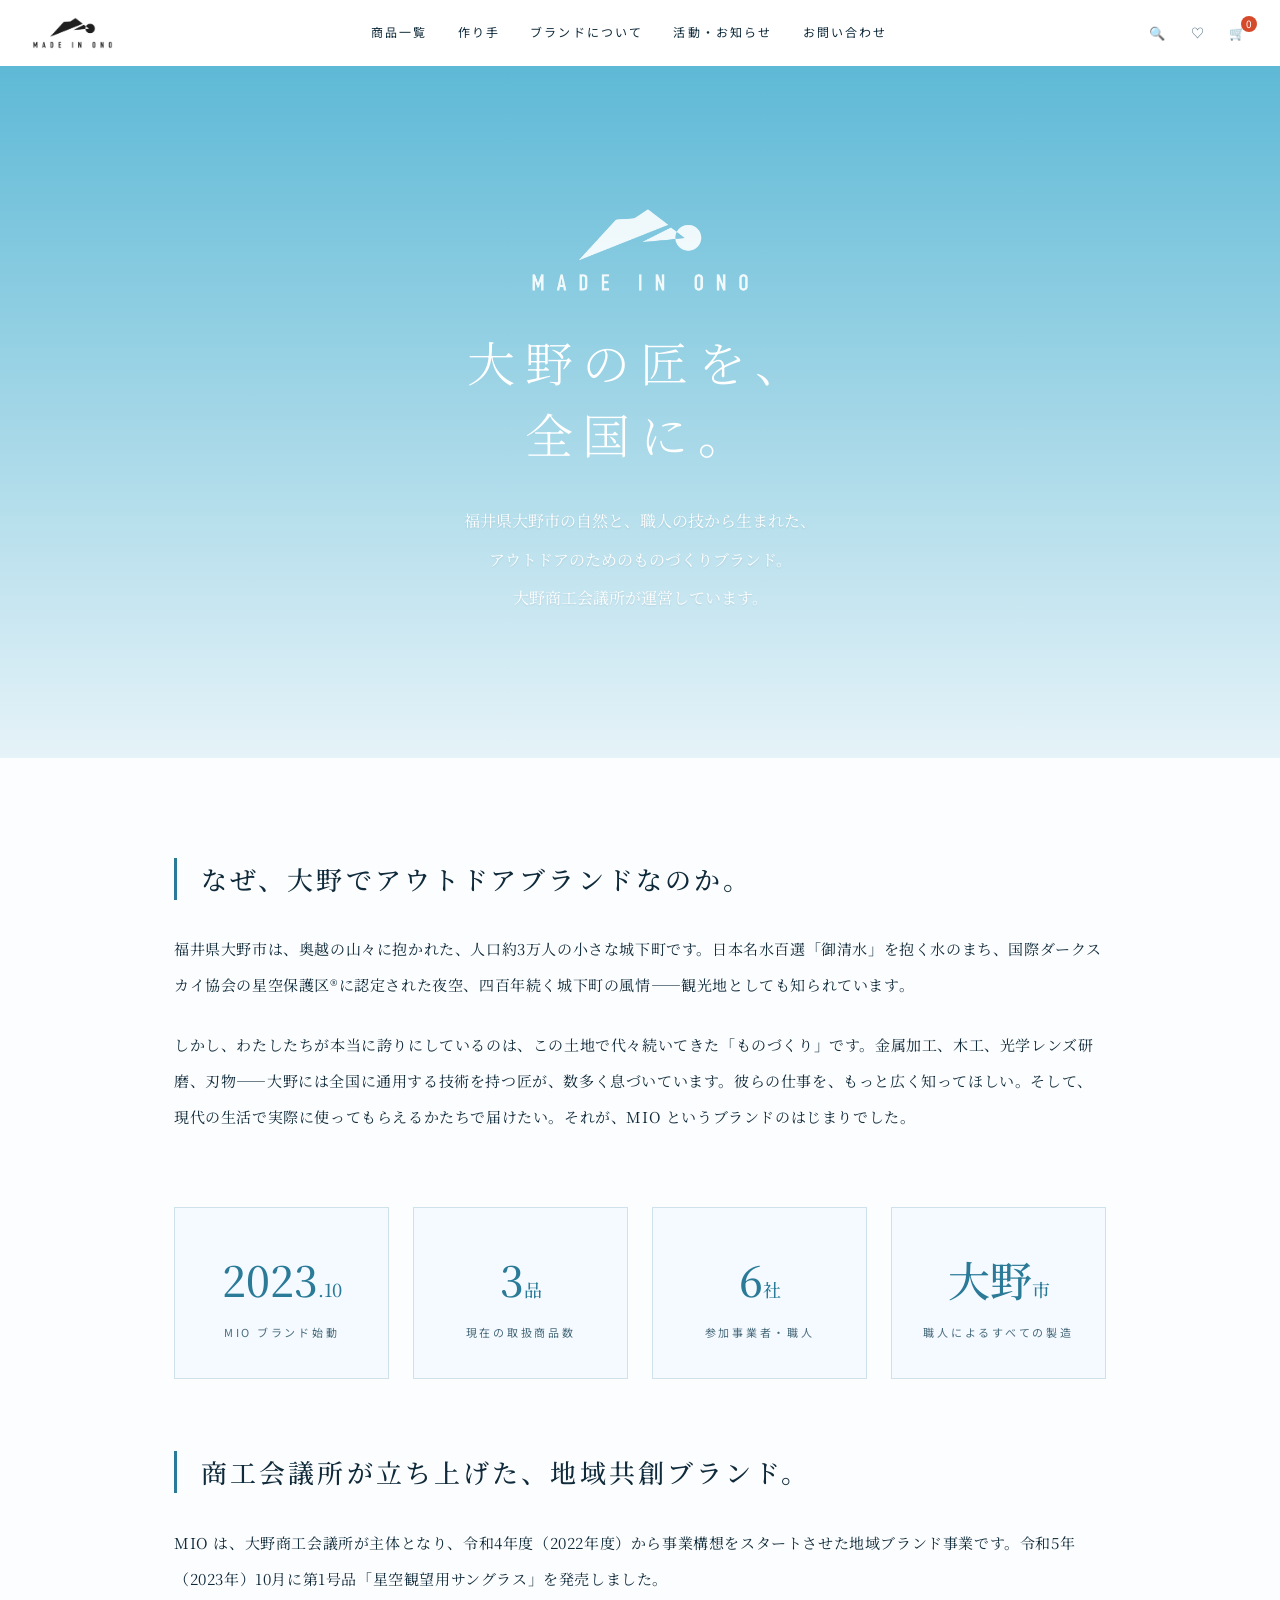
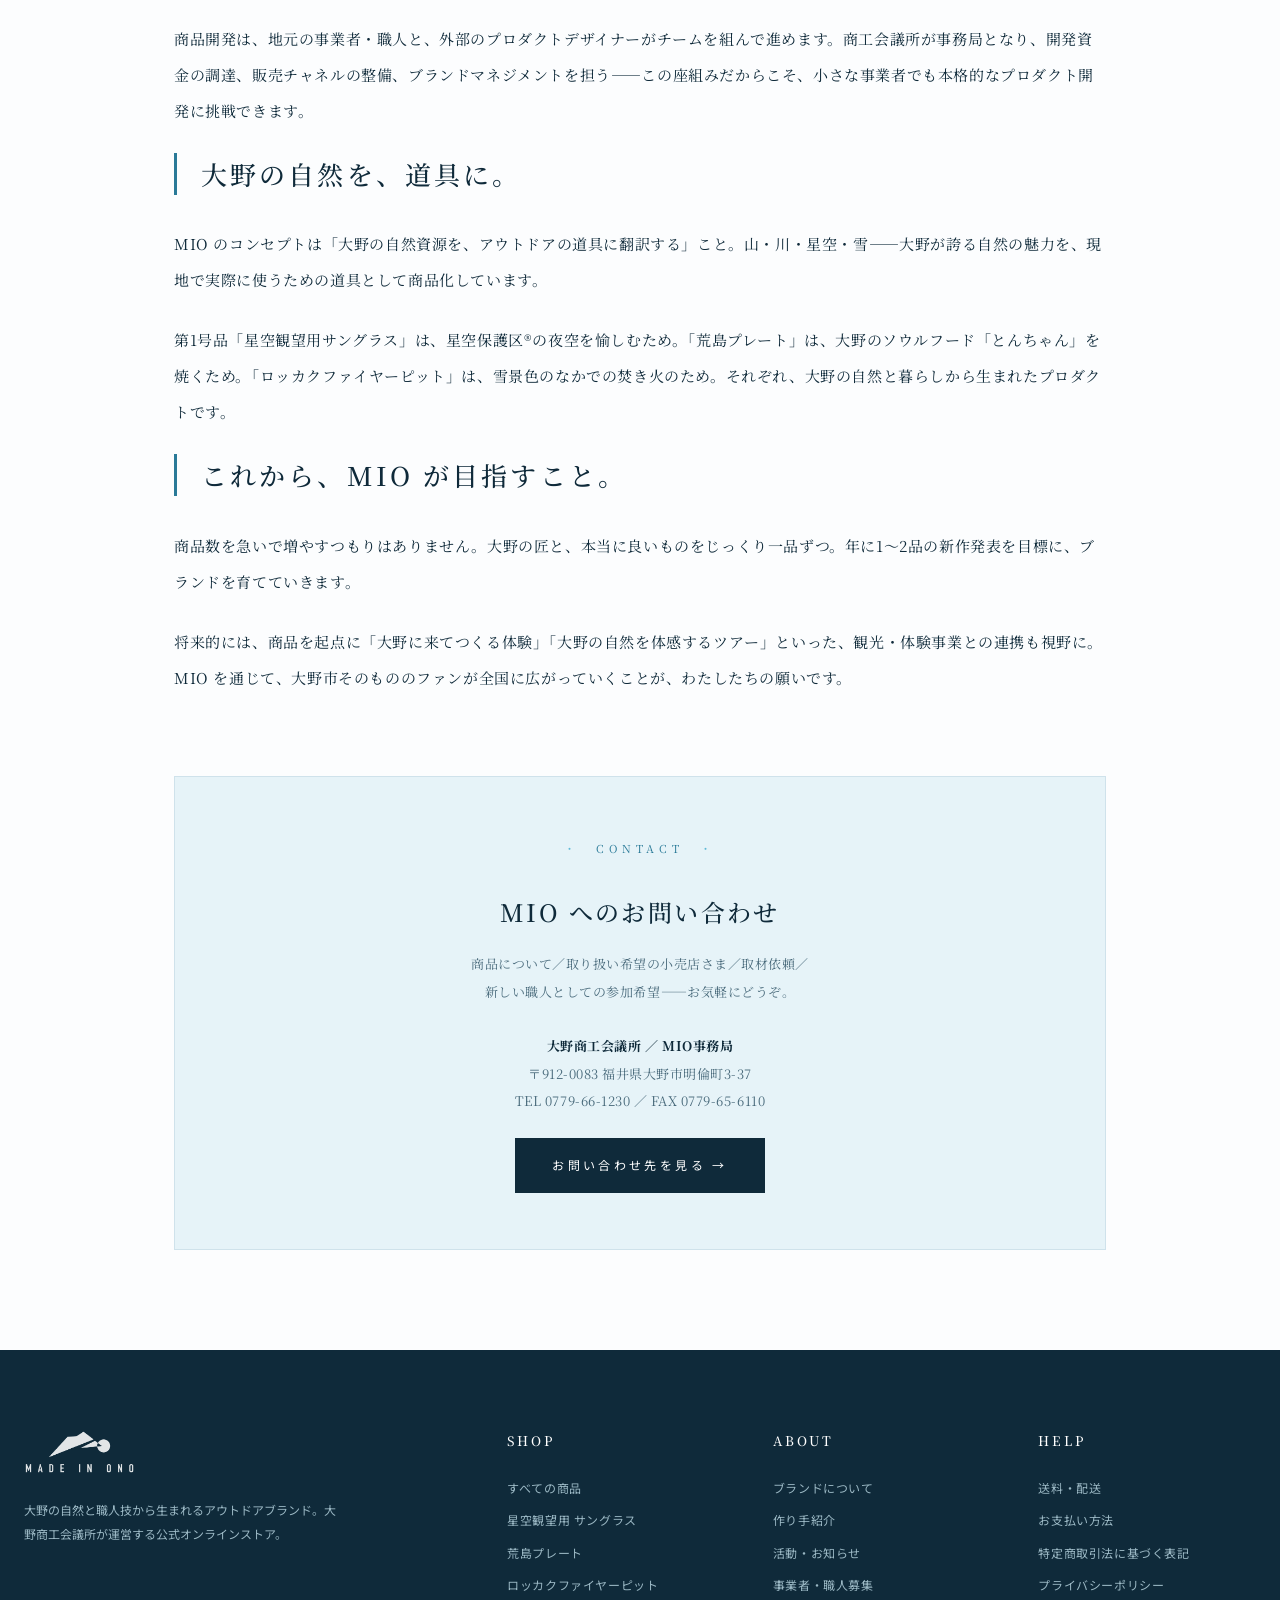
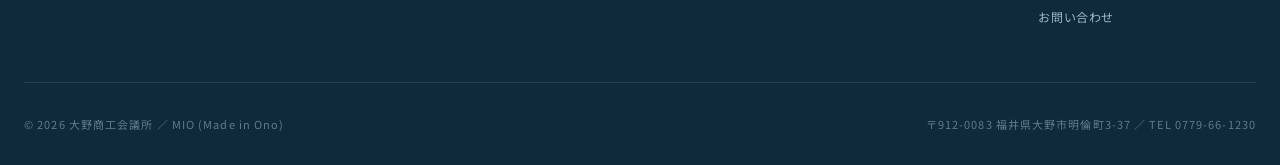
==== commit e90200dc: "MIO オンラインストア 観光庁提出前 CRITICAL/HIGH 全 fix + qa-reviewer PASS - 特商法 placeholder (要記入/差し替え/行政書士) を 実 own" ====
--- a/about.html
+++ b/about.html
@@ -4,6 +4,18 @@
 <meta charset="UTF-8">
 <meta name="viewport" content="width=device-width,initial-scale=1">
 <title>ブランドについて ／ MIO Made in Ono</title>
+<meta name="description" content="MIO ／ Made in Ono ブランドについて — 大野商工会議所が届ける、地域の技と美">
+<meta property="og:type" content="website">
+<meta property="og:title" content="MIO ブランドについて">
+<meta property="og:description" content="MIO ／ Made in Ono ブランドについて — 大野商工会議所が届ける、地域の技と美">
+<meta property="og:url" content="https://mio-ono.jp/about.html">
+<meta property="og:image" content="https://mio-ono.jp/assets/img/ogp.jpg">
+<meta property="og:site_name" content="MIO ／ Made in Ono">
+<meta property="og:locale" content="ja_JP">
+<meta name="twitter:card" content="summary_large_image">
+<link rel="icon" href="/favicon.ico" sizes="any">
+<link rel="icon" type="image/png" href="/favicon.png">
+<link rel="apple-touch-icon" href="/apple-touch-icon.png">
 <link rel="preconnect" href="https://fonts.googleapis.com">
 <link rel="preconnect" href="https://fonts.gstatic.com" crossorigin>
 <link href="https://fonts.googleapis.com/css2?family=Noto+Sans+JP:wght@300;400;500;700&family=Noto+Serif+JP:wght@300;400;500;600&display=swap" rel="stylesheet">
@@ -75,7 +87,7 @@
       〒912-0083 福井県大野市明倫町3-37<br>
       TEL 0779-66-1230 ／ FAX 0779-65-6110
     </p>
-    <a href="index.html#contact" class="btn btn-dark">お問い合わせフォームへ →</a>
+    <a href="index.html#contact" class="btn btn-dark">お問い合わせ先を見る →</a>
   </div>
 </div>
 
--- a/assets/style.css
+++ b/assets/style.css
@@ -46,6 +46,18 @@
 .nav-cta .icon{width:22px;height:22px;display:inline-flex;align-items:center;justify-content:center;color:var(--ink-sub)}
 .cart-badge{position:relative;color:var(--ink)}
 .cart-badge::after{content:"0";position:absolute;top:-6px;right:-9px;background:var(--shu);color:#fff;font-size:10px;border-radius:99px;width:16px;height:16px;display:flex;align-items:center;justify-content:center;font-family:var(--sans)}
+
+/* Hamburger — hidden on desktop, shown on SP via responsive block below */
+.nav-burger{display:none;background:none;border:none;padding:8px;cursor:pointer;position:relative;width:40px;height:40px;flex-shrink:0}
+.nav-burger span{display:block;width:22px;height:1.5px;background:var(--ink);margin:5px auto;transition:transform .3s ease,opacity .2s ease}
+.nav-burger.is-open span:nth-child(1){transform:translateY(6.5px) rotate(45deg)}
+.nav-burger.is-open span:nth-child(2){opacity:0}
+.nav-burger.is-open span:nth-child(3){transform:translateY(-6.5px) rotate(-45deg)}
+.nav-drawer{position:fixed;inset:0;background:rgba(255,255,255,.98);backdrop-filter:blur(12px);z-index:100;opacity:0;visibility:hidden;transition:opacity .3s ease,visibility .3s ease}
+.nav-drawer.is-open{opacity:1;visibility:visible}
+.nav-drawer-inner{display:flex;flex-direction:column;gap:0;padding:100px 40px 40px;max-width:520px;margin:0 auto}
+.nav-drawer-inner a{display:block;padding:22px 4px;font-family:var(--serif);font-size:17px;letter-spacing:.14em;color:var(--ink);border-bottom:1px solid var(--line);transition:color .2s ease,padding-left .2s ease}
+.nav-drawer-inner a:hover,.nav-drawer-inner a:active{color:var(--sky-deep);padding-left:10px}
 
 /* ===== HERO ===== */
 .hero{position:relative;min-height:92vh;display:flex;align-items:center;justify-content:center;text-align:center;color:#fff;overflow:hidden;background:
@@ -382,6 +394,8 @@
 @media (max-width: 980px){
   .nav-inner{padding:12px 16px;gap:8px}
   .nav-links{display:none}
+  .nav-burger{display:block;order:3}
+  .nav-cta{order:2}
   .brand-logo{height:26px;width:auto}
   .hero{min-height:92vh;padding-bottom:80px}
   .hero-inner{padding-bottom:0}
